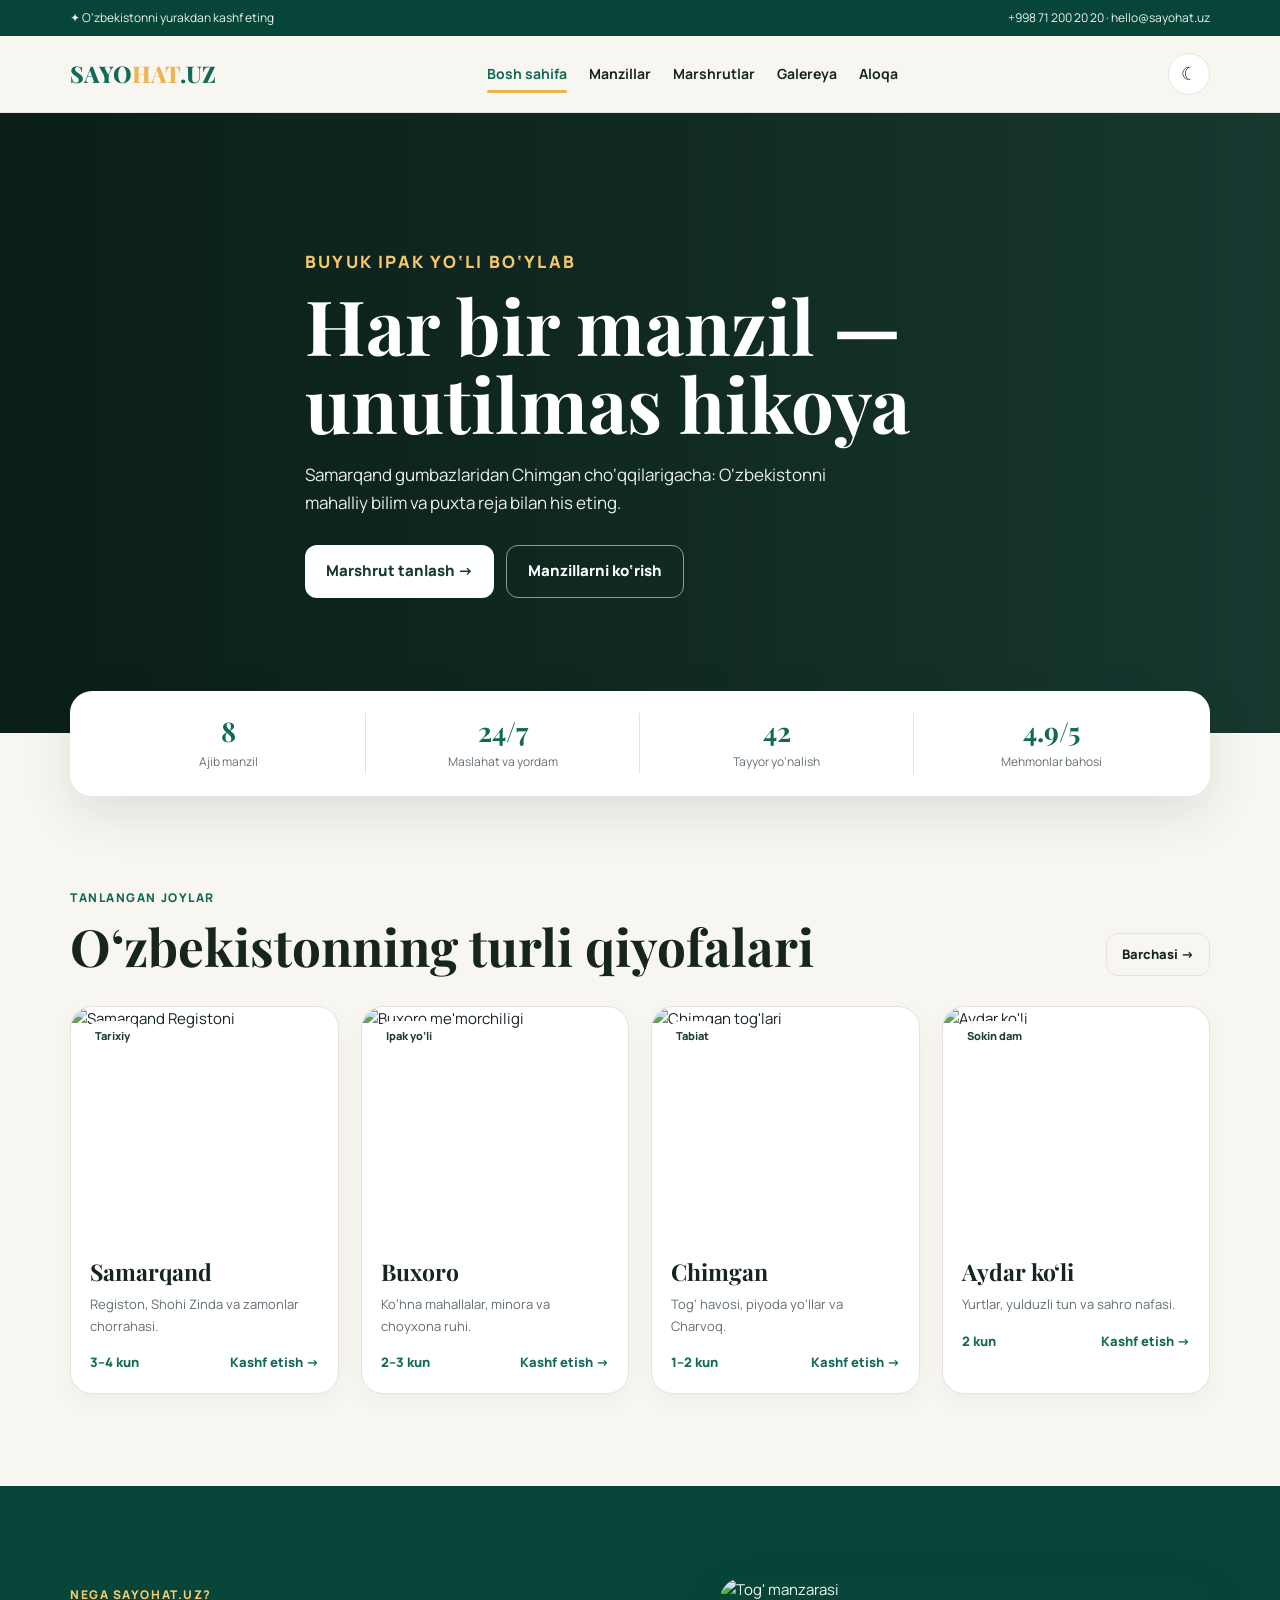
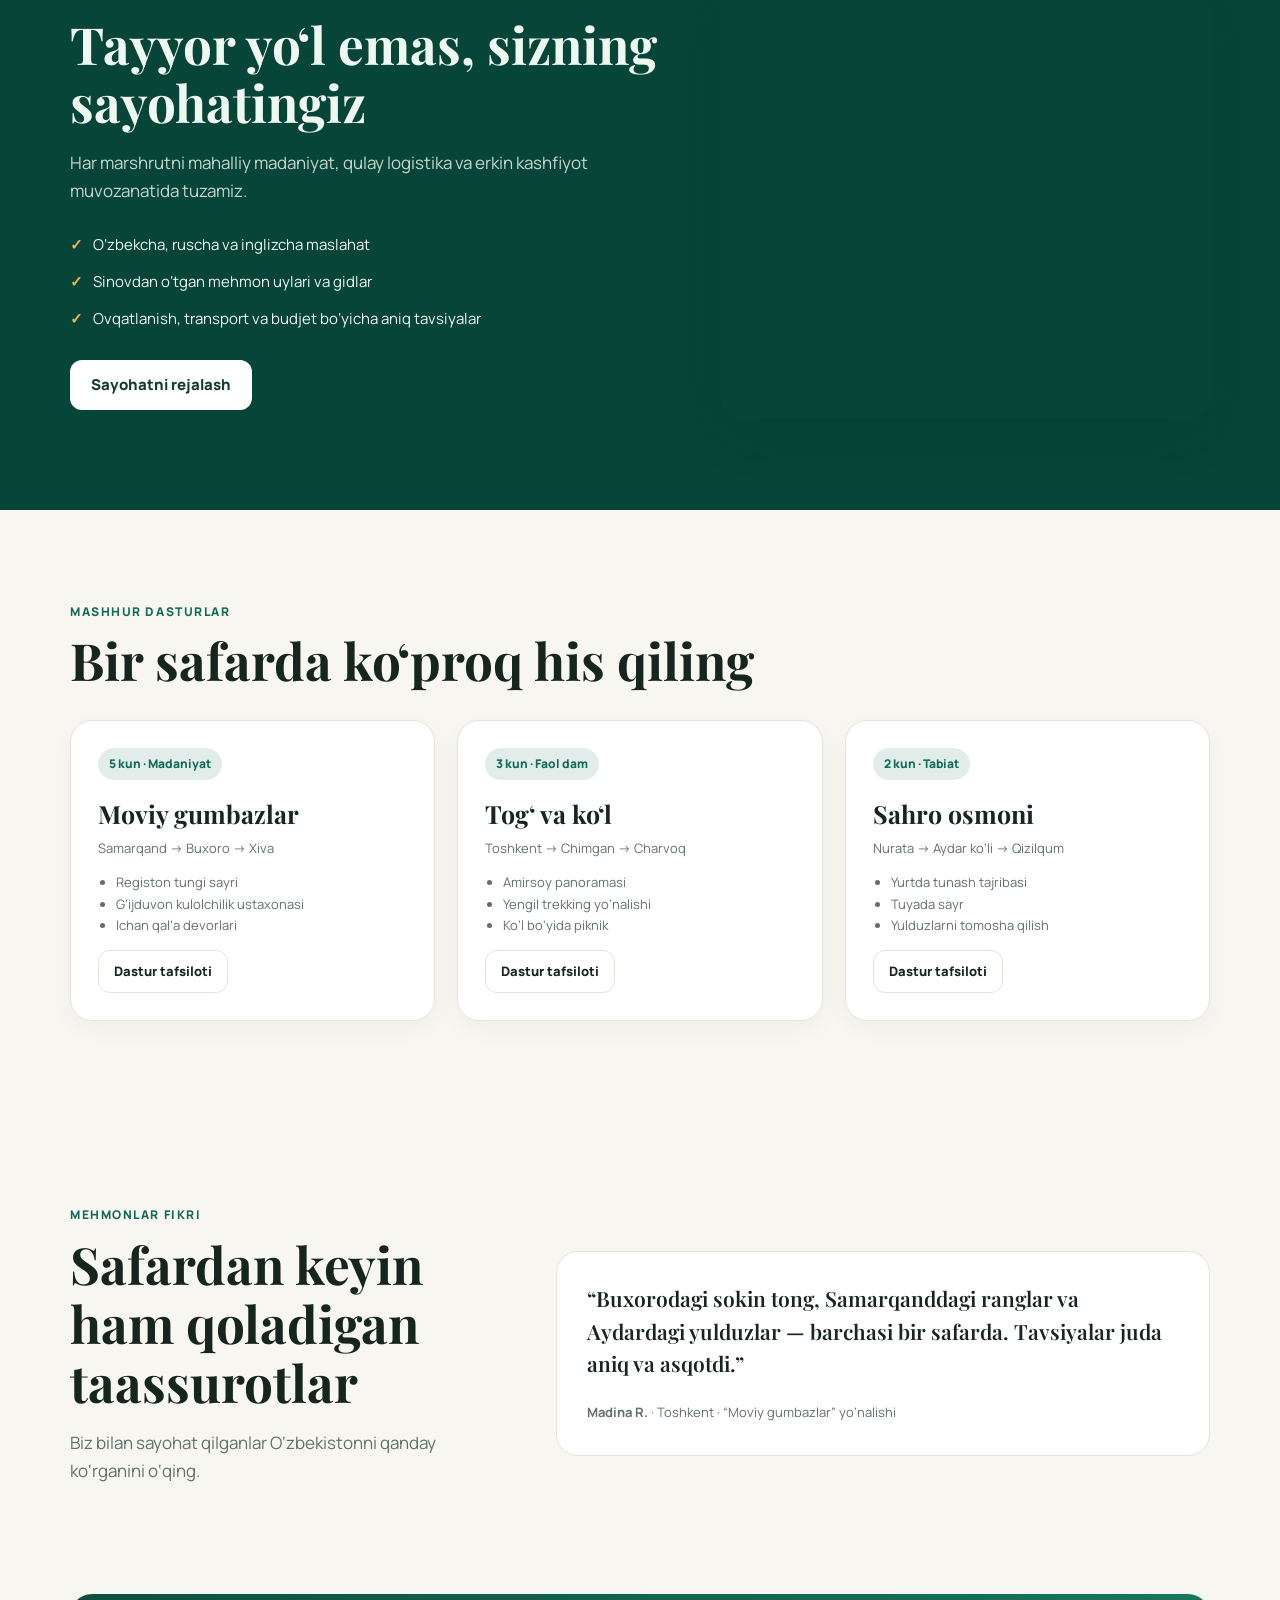
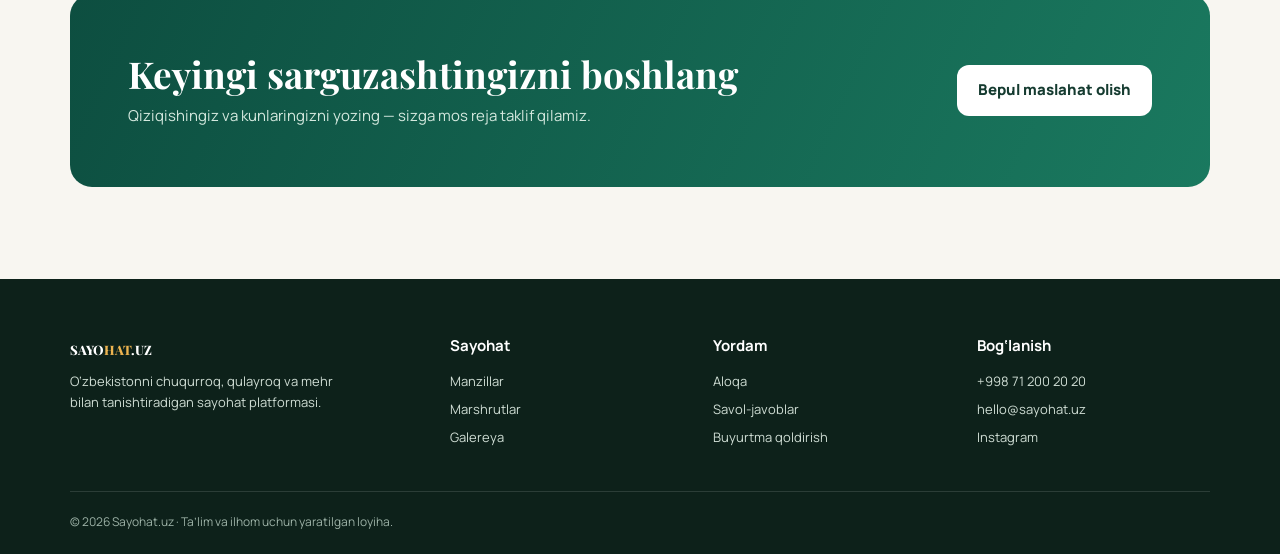
==== index.html @ 47c48c66 "Initial Uzbekistan travel website" ====
<!doctype html><html lang="uz"><head><meta charset="utf-8"><meta name="viewport" content="width=device-width,initial-scale=1"><title>O‘zbekistonga Sayohat — Kashf eting</title><meta name="description" content="O‘zbekiston bo‘ylab ilhomlantiruvchi sayohatlar, yo‘nalishlar va tajribalar."><link rel="stylesheet" href="css/style.css"></head><body>
<div class="top"><div class="container"><span>✦ O‘zbekistonni yurakdan kashf eting</span><span>+998 71 200 20 20 · hello@sayohat.uz</span></div></div>
<nav class="nav"><div class="container nav-inner"><a class="logo" href="index.html">SAYO<span>HAT</span>.UZ</a><div class="links"><a class="active" href="index.html">Bosh sahifa</a><a href="manzillar.html">Manzillar</a><a href="marshrutlar.html">Marshrutlar</a><a href="galereya.html">Galereya</a><a href="aloqa.html">Aloqa</a></div><div class="nav-actions"><button class="theme-toggle" aria-label="Mavzuni almashtirish"></button><button class="menu-toggle" aria-label="Menyuni ochish">☰</button></div></div></nav>
<main><section class="hero"><div class="hero-slide active" style="background-image:url('https://images.unsplash.com/photo-1673005583416-755d04924f70?auto=format&fit=crop&w=2000&q=85')"></div><div class="hero-slide" style="background-image:url('https://images.unsplash.com/photo-1589394815804-964ed0be2eb5?auto=format&fit=crop&w=2000&q=85')"></div><div class="hero-slide" style="background-image:url('https://images.unsplash.com/photo-1516026672322-bc52d61a55d5?auto=format&fit=crop&w=2000&q=85')"></div><div class="container hero-content"><p class="eyebrow" style="color:#f5c86d">Buyuk ipak yo‘li bo‘ylab</p><h1>Har bir manzil — unutilmas hikoya</h1><p>Samarqand gumbazlaridan Chimgan cho‘qqilarigacha: O‘zbekistonni mahalliy bilim va puxta reja bilan his eting.</p><div class="hero-actions"><a class="btn btn-light" href="marshrutlar.html">Marshrut tanlash →</a><a class="btn btn-outline" style="color:#fff;border-color:#fff8" href="manzillar.html">Manzillarni ko‘rish</a></div></div><div class="hero-dots"><button class="active" aria-label="1-slayd"></button><button aria-label="2-slayd"></button><button aria-label="3-slayd"></button></div></section>
<div class="container stats"><div class="stat"><b>8</b><span>Ajib manzil</span></div><div class="stat"><b>24/7</b><span>Maslahat va yordam</span></div><div class="stat"><b>42</b><span>Tayyor yo‘nalish</span></div><div class="stat"><b>4.9/5</b><span>Mehmonlar bahosi</span></div></div>
<section class="section container"><div class="section-head reveal"><div><p class="eyebrow">Tanlangan joylar</p><h2 class="title">O‘zbekistonning turli qiyofalari</h2></div><a class="btn btn-outline btn-small" href="manzillar.html">Barchasi →</a></div><div class="grid destinations"><article class="card reveal"><div class="card-image"><img src="https://images.unsplash.com/photo-1673005583416-755d04924f70?auto=format&fit=crop&w=700&q=80" alt="Samarqand Registoni"><span class="tag">Tarixiy</span></div><div class="card-body"><h3>Samarqand</h3><p>Registon, Shohi Zinda va zamonlar chorrahasi.</p><div class="card-footer"><span>3–4 kun</span><a href="manzillar.html">Kashf etish →</a></div></div></article><article class="card reveal"><div class="card-image"><img src="https://images.unsplash.com/photo-1548013146-72479768bada?auto=format&fit=crop&w=700&q=80" alt="Buxoro me'morchiligi"><span class="tag">Ipak yo‘li</span></div><div class="card-body"><h3>Buxoro</h3><p>Ko‘hna mahallalar, minora va choyxona ruhi.</p><div class="card-footer"><span>2–3 kun</span><a href="manzillar.html">Kashf etish →</a></div></div></article><article class="card reveal"><div class="card-image"><img src="https://images.unsplash.com/photo-1531058020387-3be344556be6?auto=format&fit=crop&w=700&q=80" alt="Chimgan tog'lari"><span class="tag">Tabiat</span></div><div class="card-body"><h3>Chimgan</h3><p>Tog‘ havosi, piyoda yo‘llar va Charvoq.</p><div class="card-footer"><span>1–2 kun</span><a href="manzillar.html">Kashf etish →</a></div></div></article><article class="card reveal"><div class="card-image"><img src="https://images.unsplash.com/photo-1470770841072-f978cf4d019e?auto=format&fit=crop&w=700&q=80" alt="Aydar ko'li"><span class="tag">Sokin dam</span></div><div class="card-body"><h3>Aydar ko‘li</h3><p>Yurtlar, yulduzli tun va sahro nafasi.</p><div class="card-footer"><span>2 kun</span><a href="manzillar.html">Kashf etish →</a></div></div></article></div></section>
<section class="section experience"><div class="container experience-grid"><div class="reveal"><p class="eyebrow" style="color:#f5c86d">Nega Sayohat.uz?</p><h2 class="title">Tayyor yo‘l emas, sizning sayohatingiz</h2><p class="lead">Har marshrutni mahalliy madaniyat, qulay logistika va erkin kashfiyot muvozanatida tuzamiz.</p><ul class="check-list"><li>O‘zbekcha, ruscha va inglizcha maslahat</li><li>Sinovdan o‘tgan mehmon uylari va gidlar</li><li>Ovqatlanish, transport va budjet bo‘yicha aniq tavsiyalar</li></ul><a class="btn btn-light" href="aloqa.html">Sayohatni rejalash</a></div><img class="experience-img reveal" src="https://images.unsplash.com/photo-1519681393784-d120267933ba?auto=format&fit=crop&w=1000&q=85" alt="Tog' manzarasi"></div></section>
<section class="section container"><div class="section-head reveal"><div><p class="eyebrow">Mashhur dasturlar</p><h2 class="title">Bir safarda ko‘proq his qiling</h2></div></div><div class="grid itineraries"><article class="card itinerary reveal"><span class="days">5 kun · Madaniyat</span><h3>Moviy gumbazlar</h3><p>Samarqand → Buxoro → Xiva</p><ul><li>Registon tungi sayri</li><li>G‘ijduvon kulolchilik ustaxonasi</li><li>Ichan qal’a devorlari</li></ul><a class="btn btn-outline btn-small" href="marshrutlar.html">Dastur tafsiloti</a></article><article class="card itinerary reveal"><span class="days">3 kun · Faol dam</span><h3>Tog‘ va ko‘l</h3><p>Toshkent → Chimgan → Charvoq</p><ul><li>Amirsoy panoramasi</li><li>Yengil trekking yo‘nalishi</li><li>Ko‘l bo‘yida piknik</li></ul><a class="btn btn-outline btn-small" href="marshrutlar.html">Dastur tafsiloti</a></article><article class="card itinerary reveal"><span class="days">2 kun · Tabiat</span><h3>Sahro osmoni</h3><p>Nurata → Aydar ko‘li → Qizilqum</p><ul><li>Yurtda tunash tajribasi</li><li>Tuyada sayr</li><li>Yulduzlarni tomosha qilish</li></ul><a class="btn btn-outline btn-small" href="marshrutlar.html">Dastur tafsiloti</a></article></div></section>
<section class="section container testimonial-wrap"><div class="reveal"><p class="eyebrow">Mehmonlar fikri</p><h2 class="title">Safardan keyin ham qoladigan taassurotlar</h2><p class="lead">Biz bilan sayohat qilganlar O‘zbekistonni qanday ko‘rganini o‘qing.</p></div><div class="quote reveal"><blockquote>“Buxorodagi sokin tong, Samarqanddagi ranglar va Aydardagi yulduzlar — barchasi bir safarda. Tavsiyalar juda aniq va asqotdi.”</blockquote><cite><strong>Madina R.</strong> · Toshkent · “Moviy gumbazlar” yo‘nalishi</cite></div></section>
<section class="container"><div class="cta"><div><h2>Keyingi sarguzashtingizni boshlang</h2><p>Qiziqishingiz va kunlaringizni yozing — sizga mos reja taklif qilamiz.</p></div><a class="btn btn-light" href="aloqa.html">Bepul maslahat olish</a></div></section></main>
<footer class="footer"><div class="container footer-grid"><div><a class="logo" style="color:#fff" href="index.html">SAYO<span>HAT</span>.UZ</a><p>O‘zbekistonni chuqurroq, qulayroq va mehr bilan tanishtiradigan sayohat platformasi.</p></div><div><h4>Sayohat</h4><a href="manzillar.html">Manzillar</a><a href="marshrutlar.html">Marshrutlar</a><a href="galereya.html">Galereya</a></div><div><h4>Yordam</h4><a href="aloqa.html">Aloqa</a><a href="aloqa.html#faq">Savol-javoblar</a><a href="aloqa.html">Buyurtma qoldirish</a></div><div><h4>Bog‘lanish</h4><a href="tel:+998712002020">+998 71 200 20 20</a><a href="mailto:hello@sayohat.uz">hello@sayohat.uz</a><a href="https://www.instagram.com/">Instagram</a></div></div><div class="container copyright">© 2026 Sayohat.uz · Ta’lim va ilhom uchun yaratilgan loyiha.</div></footer><button class="to-top" aria-label="Yuqoriga">↑</button><div class="toast"></div><script src="js/app.js"></script></body></html>
---- css/style.css ----
@import url('https://fonts.googleapis.com/css2?family=Manrope:wght@400;500;600;700;800&family=Playfair+Display:wght@600;700&display=swap');

:root{--bg:#f8f6f1;--surface:#fff;--text:#17251f;--muted:#627168;--brand:#126a56;--brand-dark:#064537;--accent:#edb450;--line:#e7e3da;--shadow:0 18px 50px rgba(20,45,37,.11);--radius:22px} [data-theme="dark"]{--bg:#101916;--surface:#18231f;--text:#f4f2eb;--muted:#b2beb6;--brand:#61c8a7;--brand-dark:#d4f4e7;--accent:#f5c86d;--line:#2c3933;--shadow:0 20px 48px rgba(0,0,0,.27)}
*{box-sizing:border-box}html{scroll-behavior:smooth}body{margin:0;background:var(--bg);color:var(--text);font:15px/1.65 Manrope,Arial,sans-serif;transition:background .3s,color .3s}body.menu-open{overflow:hidden}a{color:inherit;text-decoration:none}img{width:100%;display:block;object-fit:cover}button,input,textarea,select{font:inherit}button{cursor:pointer;border:0}.container{width:min(1140px,calc(100% - 40px));margin:auto}.section{padding:92px 0}.eyebrow{margin:0 0 10px;color:var(--brand);font-size:12px;font-weight:800;letter-spacing:.13em;text-transform:uppercase}.title{font:700 clamp(30px,4vw,52px)/1.15 'Playfair Display',serif;margin:0}.lead{color:var(--muted);max-width:670px;font-size:17px}.btn{display:inline-flex;align-items:center;justify-content:center;gap:9px;padding:13px 21px;border-radius:12px;background:var(--brand);color:#fff;font-weight:800;transition:.25s}.btn:hover{transform:translateY(-3px);background:var(--brand-dark)}.btn-light{background:#fff;color:#153b30}.btn-outline{border:1px solid var(--line);background:transparent;color:var(--text)}.btn-small{padding:10px 15px;font-size:13px}.top{background:var(--brand-dark);color:#eaf6ef;font-size:12px}.top .container{display:flex;justify-content:space-between;padding:8px 0}.nav{position:sticky;top:0;z-index:20;background:color-mix(in srgb,var(--bg) 92%,transparent);backdrop-filter:blur(15px);border-bottom:1px solid var(--line)}.nav-inner{height:76px;display:flex;align-items:center;justify-content:space-between;gap:22px}.logo{font:800 23px 'Playfair Display',serif;color:var(--brand)}.logo span{color:var(--accent)}.links{display:flex;align-items:center;gap:22px;font-size:14px;font-weight:700}.links a{position:relative}.links a:hover,.links a.active{color:var(--brand)}.links a.active:after{content:'';height:3px;position:absolute;left:0;right:0;bottom:-8px;background:var(--accent);border-radius:2px}.nav-actions{display:flex;gap:9px;align-items:center}.theme-toggle,.menu-toggle{width:42px;height:42px;border:1px solid var(--line);border-radius:50%;background:var(--surface);color:var(--text);font-size:18px}.menu-toggle{display:none}.hero{min-height:620px;position:relative;display:grid;align-items:center;color:#fff;overflow:hidden;background:#183b32}.hero-slide{position:absolute;inset:0;background:center/cover no-repeat;opacity:0;transform:scale(1.05);transition:opacity 1s,transform 7s}.hero-slide.active{opacity:1;transform:scale(1)}.hero:after{content:'';position:absolute;inset:0;background:linear-gradient(90deg,rgba(8,24,19,.82) 0%,rgba(8,24,19,.52) 48%,rgba(8,24,19,.08) 100%)}.hero-content{position:relative;z-index:1;max-width:670px;padding:85px 0}.hero h1{font:700 clamp(42px,6vw,76px)/1.03 'Playfair Display',serif;margin:10px 0 18px}.hero p{max-width:560px;font-size:17px;color:#e8f0e9}.hero-actions{display:flex;gap:12px;flex-wrap:wrap;margin-top:28px}.hero-dots{position:absolute;z-index:2;bottom:30px;left:50%;transform:translateX(-50%);display:flex;gap:8px}.hero-dots button{width:9px;height:9px;background:#fff8;border-radius:50%;padding:0}.hero-dots button.active{width:28px;border-radius:9px;background:var(--accent)}.stats{margin-top:-42px;position:relative;z-index:3;display:grid;grid-template-columns:repeat(4,1fr);background:var(--surface);box-shadow:var(--shadow);border-radius:var(--radius);padding:22px}.stat{text-align:center;border-right:1px solid var(--line)}.stat:last-child{border:0}.stat b{display:block;font:700 27px 'Playfair Display',serif;color:var(--brand)}.stat span{color:var(--muted);font-size:12px}.section-head{display:flex;align-items:end;justify-content:space-between;gap:22px;margin-bottom:30px}.grid{display:grid;gap:22px}.destinations{grid-template-columns:repeat(4,1fr)}.card{background:var(--surface);border:1px solid var(--line);border-radius:var(--radius);overflow:hidden;box-shadow:0 8px 22px rgba(20,44,35,.04);transition:.3s}.card:hover{transform:translateY(-8px);box-shadow:var(--shadow)}.card-image{height:230px;position:relative;overflow:hidden}.card:hover .card-image img{transform:scale(1.08)}.card-image img{height:100%;transition:transform .55s}.tag{position:absolute;top:14px;left:14px;padding:6px 10px;background:#fffffff0;border-radius:20px;color:#1d3e34;font-size:11px;font-weight:800}.card-body{padding:19px}.card h3{font:700 23px 'Playfair Display',serif;margin:0 0 7px}.card p{margin:0;color:var(--muted);font-size:13px}.card-footer{display:flex;justify-content:space-between;align-items:center;margin-top:15px;color:var(--brand);font-size:13px;font-weight:800}.experience{background:var(--brand-dark);color:#eef8f1}.experience .lead{color:#c7d8cf}.experience-grid{display:grid;grid-template-columns:1.1fr .9fr;gap:50px;align-items:center}.experience-img{border-radius:var(--radius);height:440px;box-shadow:var(--shadow)}.check-list{list-style:none;padding:0;margin:28px 0}.check-list li{margin:12px 0}.check-list li:before{content:'✓';color:var(--accent);font-weight:900;margin-right:10px}.itineraries{grid-template-columns:repeat(3,1fr)}.itinerary{padding:27px}.days{display:inline-block;border-radius:30px;background:color-mix(in srgb,var(--brand) 12%,transparent);color:var(--brand);font-size:12px;font-weight:800;padding:6px 11px}.itinerary h3{font:700 25px 'Playfair Display',serif;margin:17px 0 8px}.itinerary ul{padding-left:18px;color:var(--muted);font-size:13px}.testimonial-wrap{display:grid;grid-template-columns:.8fr 1.2fr;gap:50px;align-items:center}.quote{background:var(--surface);border:1px solid var(--line);padding:30px;border-radius:var(--radius)}.quote blockquote{font:600 21px/1.55 'Playfair Display',serif;margin:0 0 20px}.quote cite{font-style:normal;color:var(--muted);font-size:13px}.gallery{grid-template-columns:1.2fr .8fr .8fr;grid-auto-rows:180px}.gallery a{overflow:hidden;border-radius:18px}.gallery a:first-child{grid-row:span 2}.gallery a:nth-child(4){grid-column:span 2}.gallery img{height:100%;transition:.4s}.gallery a:hover img{transform:scale(1.07)}.cta{padding:58px;border-radius:var(--radius);background:linear-gradient(115deg,#0d4e40,#1a795f);color:#fff;display:flex;align-items:center;justify-content:space-between;gap:30px}.cta h2{font:700 37px/1.2 'Playfair Display',serif;margin:0}.cta p{margin:8px 0 0;color:#d5e9df}.footer{background:#0d211a;color:#cfddd4;padding:55px 0 22px;margin-top:92px}.footer-grid{display:grid;grid-template-columns:1.5fr repeat(3,1fr);gap:30px}.footer h4{color:#fff;margin:0 0 12px}.footer a{display:block;font-size:13px;margin:7px 0}.footer p{font-size:13px;max-width:290px}.copyright{border-top:1px solid #ffffff20;margin-top:35px;padding-top:20px;font-size:12px;color:#9cb1a6}.page-hero{padding:84px 0 70px;background:linear-gradient(120deg,#164e40,#0c2c24);color:#fff}.page-hero h1{font:700 clamp(38px,5vw,60px)/1.1 'Playfair Display',serif;margin:0 0 12px}.breadcrumb{font-size:13px;color:#cce6da}.filter-bar{display:flex;gap:9px;flex-wrap:wrap;margin-bottom:30px}.filter{padding:9px 15px;border-radius:22px;background:var(--surface);border:1px solid var(--line);color:var(--text);font-size:13px;font-weight:700}.filter.active,.filter:hover{background:var(--brand);color:#fff;border-color:var(--brand)}.route-layout{display:grid;grid-template-columns:repeat(2,1fr);gap:22px}.route-card{padding:29px}.route-card header{display:flex;justify-content:space-between;align-items:start;gap:15px}.route-card h2{font:700 27px 'Playfair Display',serif;margin:0}.route-meta{color:var(--muted);font-size:13px}.timeline{border-left:2px solid var(--accent);margin:22px 0 0 8px;padding-left:22px}.timeline div{position:relative;margin:16px 0}.timeline div:before{content:'';width:10px;height:10px;border-radius:50%;background:var(--brand);position:absolute;left:-28px;top:7px}.timeline b{display:block;font-size:13px}.timeline span{color:var(--muted);font-size:13px}.contact-layout{display:grid;grid-template-columns:.85fr 1.15fr;gap:28px}.contact-info{padding:35px;background:var(--brand-dark);color:#fff;border-radius:var(--radius)}.contact-info p{color:#c6d9ce}.contact-info div{margin:22px 0}.form-card{padding:35px}.field{display:grid;gap:6px;margin:14px 0}.field label{font-size:13px;font-weight:800}.field input,.field textarea,.field select{padding:12px 13px;border:1px solid var(--line);border-radius:10px;background:var(--bg);color:var(--text)}.field textarea{min-height:120px;resize:vertical}.faq{max-width:800px;margin:auto}.faq details{background:var(--surface);border:1px solid var(--line);border-radius:13px;padding:16px 18px;margin:11px 0}.faq summary{cursor:pointer;font-weight:800}.faq p{color:var(--muted);font-size:14px}.toast{position:fixed;right:22px;bottom:22px;background:#143f34;color:#fff;padding:15px 19px;border-radius:12px;box-shadow:var(--shadow);transform:translateY(120px);opacity:0;transition:.3s;z-index:30}.toast.show{opacity:1;transform:none}.to-top{position:fixed;right:22px;bottom:22px;width:45px;height:45px;background:var(--accent);border-radius:50%;z-index:12;display:grid;place-items:center;font-size:18px;box-shadow:var(--shadow);opacity:0;transform:translateY(14px);pointer-events:none;transition:.25s}.to-top.show{opacity:1;transform:none;pointer-events:auto}.reveal{opacity:0;transform:translateY(24px);transition:.6s}.reveal.visible{opacity:1;transform:none}
@media(max-width:850px){.links{position:fixed;inset:76px 0 auto;background:var(--surface);padding:23px 25px;display:none;flex-direction:column;align-items:flex-start;border-bottom:1px solid var(--line)}.links.open{display:flex}.menu-toggle{display:block}.destinations{grid-template-columns:repeat(2,1fr)}.experience-grid,.testimonial-wrap,.contact-layout{grid-template-columns:1fr}.itineraries{grid-template-columns:1fr}.footer-grid{grid-template-columns:repeat(2,1fr)}.experience-img{height:300px}.route-layout{grid-template-columns:1fr}}@media(max-width:560px){.top .container span:last-child{display:none}.container{width:min(100% - 28px,1140px)}.nav-inner{height:66px}.links{inset:66px 0 auto}.hero{min-height:580px}.hero-content{padding:72px 0}.stats{grid-template-columns:repeat(2,1fr);margin-top:-25px;padding:16px}.stat:nth-child(2){border-right:0}.stat:nth-child(-n+2){border-bottom:1px solid var(--line);padding-bottom:9px}.stat:nth-child(n+3){padding-top:9px}.section{padding:64px 0}.section-head{align-items:start;flex-direction:column}.destinations{grid-template-columns:1fr}.gallery{grid-template-columns:1fr 1fr;grid-auto-rows:130px}.gallery a:first-child{grid-row:span 2}.gallery a:nth-child(4){grid-column:auto}.cta{padding:30px;display:block}.cta .btn{margin-top:20px}.footer-grid{grid-template-columns:1fr}.page-hero{padding:62px 0}.card-image{height:210px}}
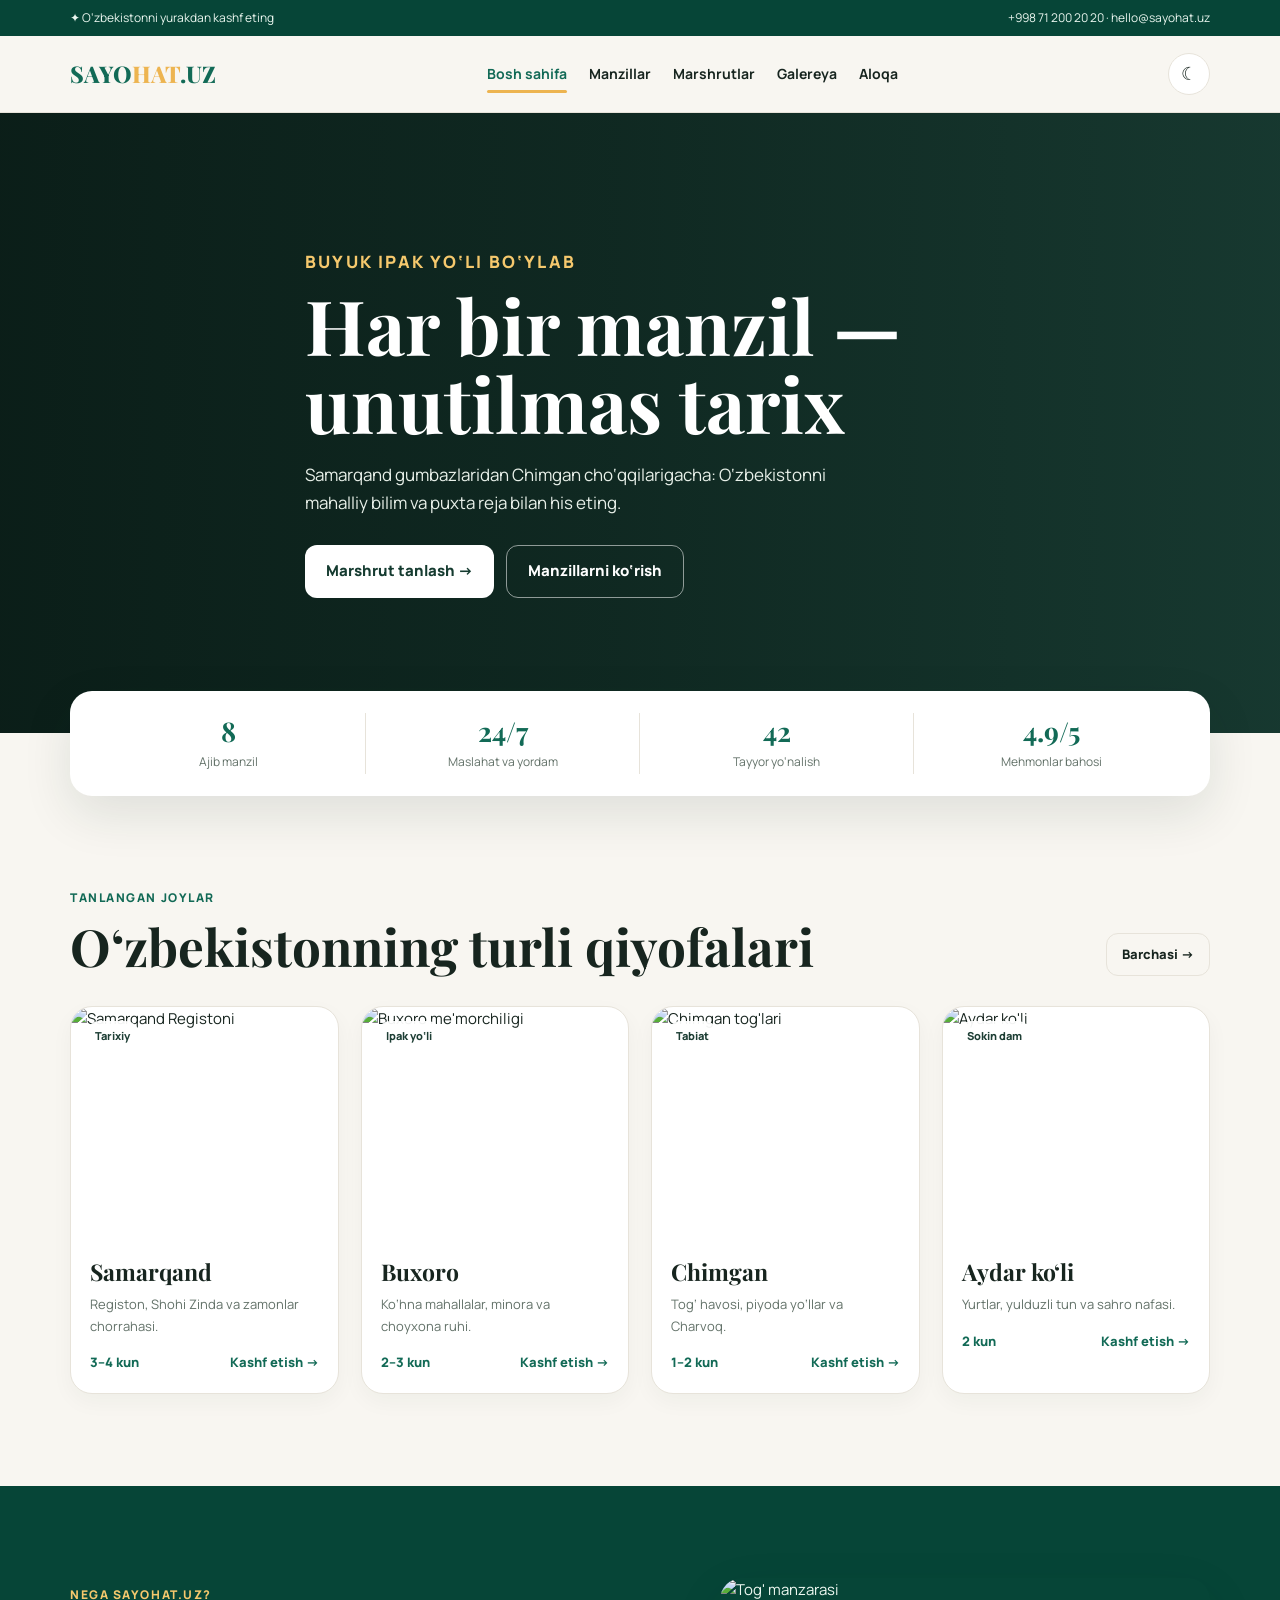
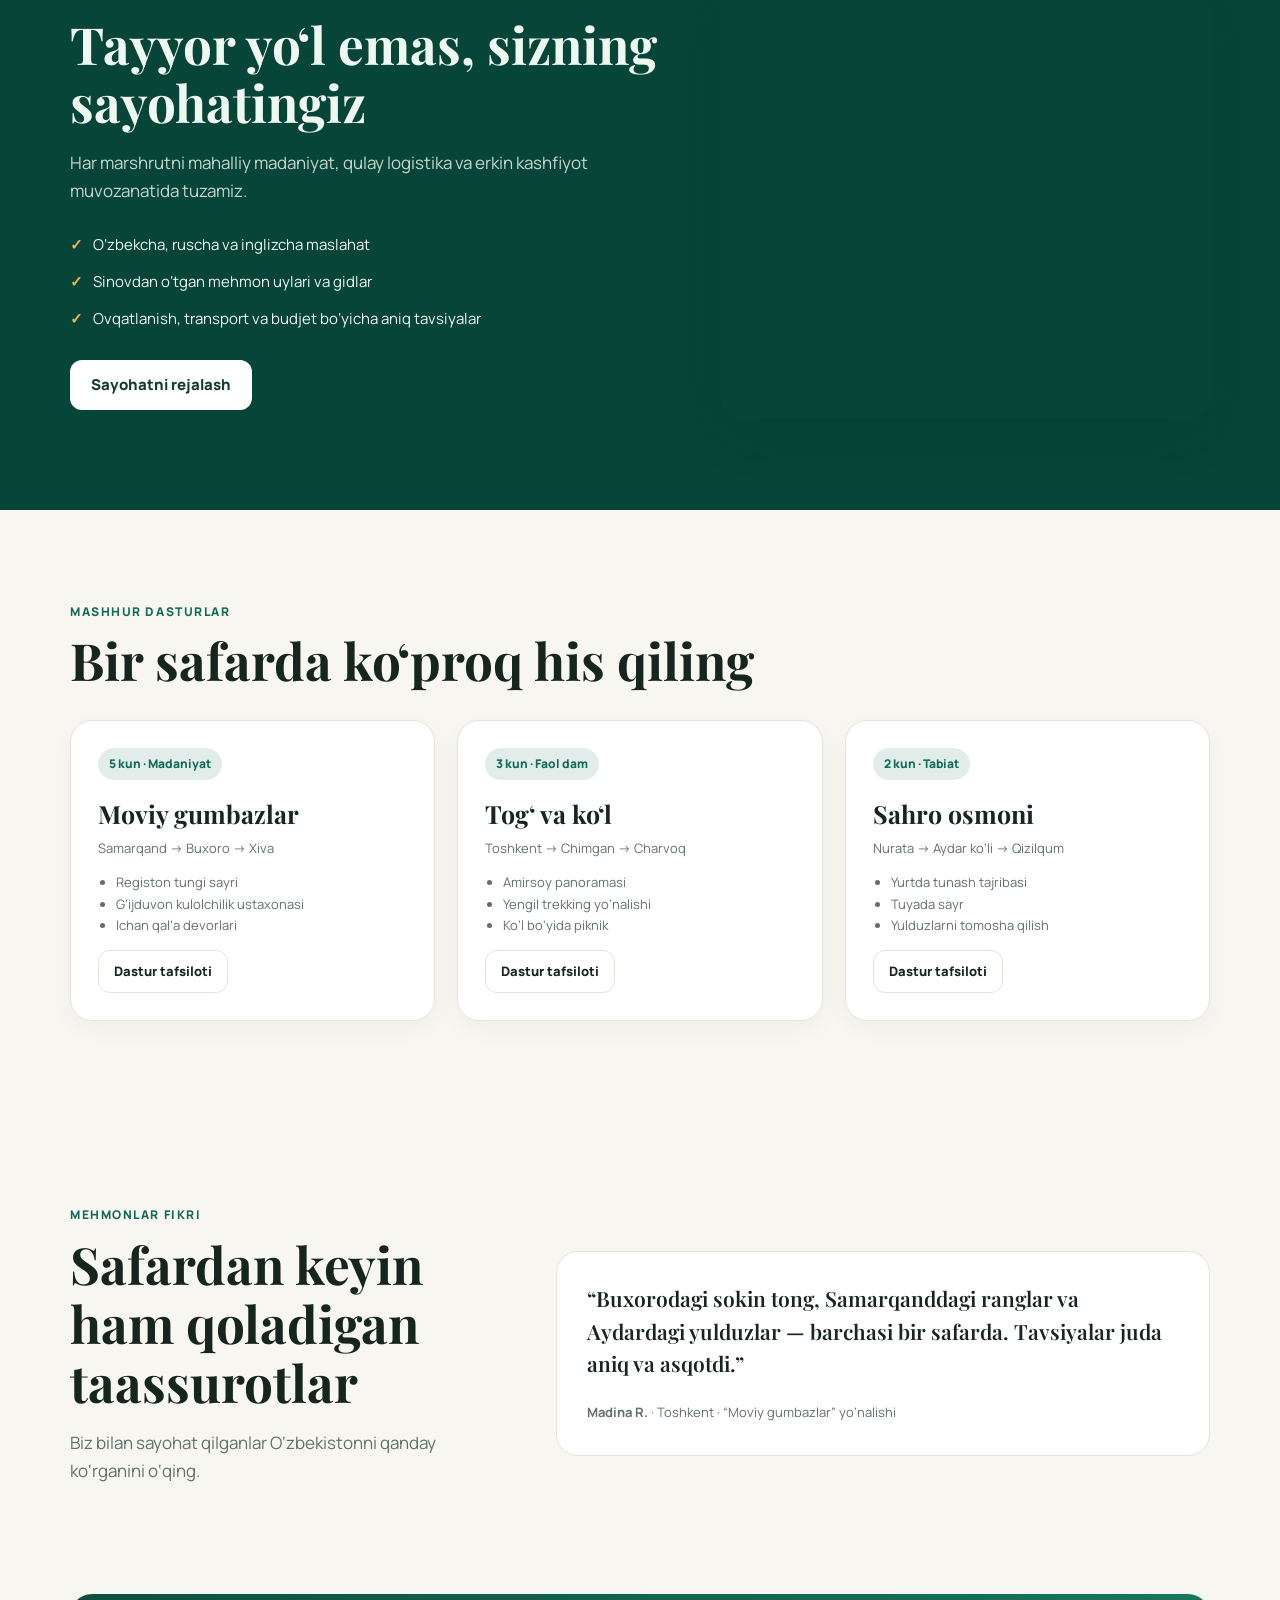
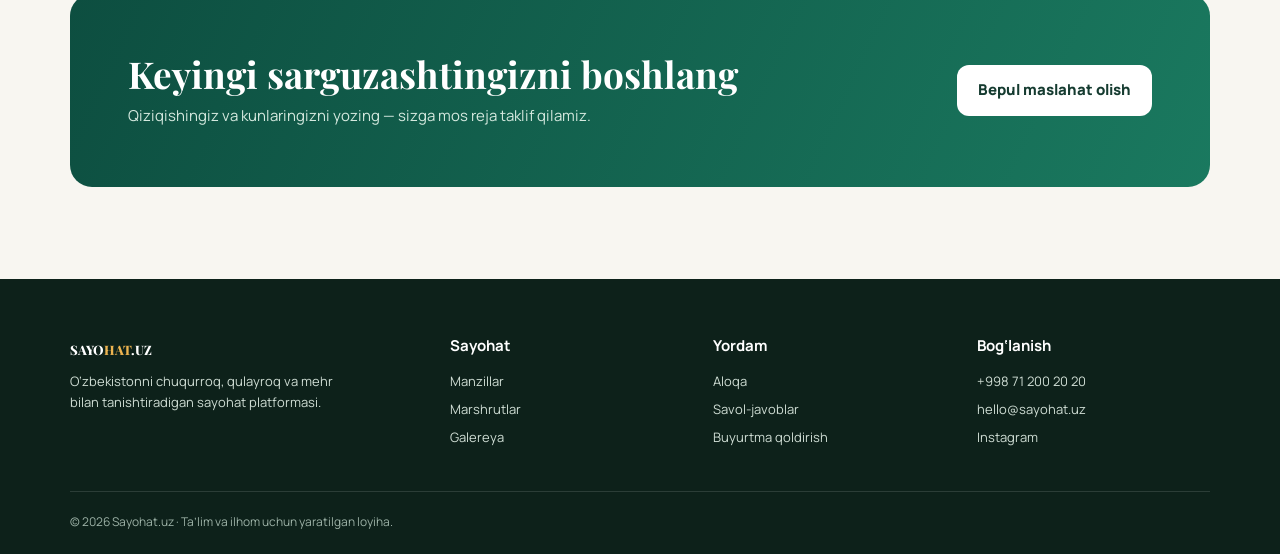
==== commit aaf8ce4a: "tarix" ====
--- a/index.html
+++ b/index.html
@@ -1,11 +1,205 @@
-<!doctype html><html lang="uz"><head><meta charset="utf-8"><meta name="viewport" content="width=device-width,initial-scale=1"><title>O‘zbekistonga Sayohat — Kashf eting</title><meta name="description" content="O‘zbekiston bo‘ylab ilhomlantiruvchi sayohatlar, yo‘nalishlar va tajribalar."><link rel="stylesheet" href="css/style.css"></head><body>
-<div class="top"><div class="container"><span>✦ O‘zbekistonni yurakdan kashf eting</span><span>+998 71 200 20 20 · hello@sayohat.uz</span></div></div>
-<nav class="nav"><div class="container nav-inner"><a class="logo" href="index.html">SAYO<span>HAT</span>.UZ</a><div class="links"><a class="active" href="index.html">Bosh sahifa</a><a href="manzillar.html">Manzillar</a><a href="marshrutlar.html">Marshrutlar</a><a href="galereya.html">Galereya</a><a href="aloqa.html">Aloqa</a></div><div class="nav-actions"><button class="theme-toggle" aria-label="Mavzuni almashtirish"></button><button class="menu-toggle" aria-label="Menyuni ochish">☰</button></div></div></nav>
-<main><section class="hero"><div class="hero-slide active" style="background-image:url('https://images.unsplash.com/photo-1673005583416-755d04924f70?auto=format&fit=crop&w=2000&q=85')"></div><div class="hero-slide" style="background-image:url('https://images.unsplash.com/photo-1589394815804-964ed0be2eb5?auto=format&fit=crop&w=2000&q=85')"></div><div class="hero-slide" style="background-image:url('https://images.unsplash.com/photo-1516026672322-bc52d61a55d5?auto=format&fit=crop&w=2000&q=85')"></div><div class="container hero-content"><p class="eyebrow" style="color:#f5c86d">Buyuk ipak yo‘li bo‘ylab</p><h1>Har bir manzil — unutilmas hikoya</h1><p>Samarqand gumbazlaridan Chimgan cho‘qqilarigacha: O‘zbekistonni mahalliy bilim va puxta reja bilan his eting.</p><div class="hero-actions"><a class="btn btn-light" href="marshrutlar.html">Marshrut tanlash →</a><a class="btn btn-outline" style="color:#fff;border-color:#fff8" href="manzillar.html">Manzillarni ko‘rish</a></div></div><div class="hero-dots"><button class="active" aria-label="1-slayd"></button><button aria-label="2-slayd"></button><button aria-label="3-slayd"></button></div></section>
-<div class="container stats"><div class="stat"><b>8</b><span>Ajib manzil</span></div><div class="stat"><b>24/7</b><span>Maslahat va yordam</span></div><div class="stat"><b>42</b><span>Tayyor yo‘nalish</span></div><div class="stat"><b>4.9/5</b><span>Mehmonlar bahosi</span></div></div>
-<section class="section container"><div class="section-head reveal"><div><p class="eyebrow">Tanlangan joylar</p><h2 class="title">O‘zbekistonning turli qiyofalari</h2></div><a class="btn btn-outline btn-small" href="manzillar.html">Barchasi →</a></div><div class="grid destinations"><article class="card reveal"><div class="card-image"><img src="https://images.unsplash.com/photo-1673005583416-755d04924f70?auto=format&fit=crop&w=700&q=80" alt="Samarqand Registoni"><span class="tag">Tarixiy</span></div><div class="card-body"><h3>Samarqand</h3><p>Registon, Shohi Zinda va zamonlar chorrahasi.</p><div class="card-footer"><span>3–4 kun</span><a href="manzillar.html">Kashf etish →</a></div></div></article><article class="card reveal"><div class="card-image"><img src="https://images.unsplash.com/photo-1548013146-72479768bada?auto=format&fit=crop&w=700&q=80" alt="Buxoro me'morchiligi"><span class="tag">Ipak yo‘li</span></div><div class="card-body"><h3>Buxoro</h3><p>Ko‘hna mahallalar, minora va choyxona ruhi.</p><div class="card-footer"><span>2–3 kun</span><a href="manzillar.html">Kashf etish →</a></div></div></article><article class="card reveal"><div class="card-image"><img src="https://images.unsplash.com/photo-1531058020387-3be344556be6?auto=format&fit=crop&w=700&q=80" alt="Chimgan tog'lari"><span class="tag">Tabiat</span></div><div class="card-body"><h3>Chimgan</h3><p>Tog‘ havosi, piyoda yo‘llar va Charvoq.</p><div class="card-footer"><span>1–2 kun</span><a href="manzillar.html">Kashf etish →</a></div></div></article><article class="card reveal"><div class="card-image"><img src="https://images.unsplash.com/photo-1470770841072-f978cf4d019e?auto=format&fit=crop&w=700&q=80" alt="Aydar ko'li"><span class="tag">Sokin dam</span></div><div class="card-body"><h3>Aydar ko‘li</h3><p>Yurtlar, yulduzli tun va sahro nafasi.</p><div class="card-footer"><span>2 kun</span><a href="manzillar.html">Kashf etish →</a></div></div></article></div></section>
-<section class="section experience"><div class="container experience-grid"><div class="reveal"><p class="eyebrow" style="color:#f5c86d">Nega Sayohat.uz?</p><h2 class="title">Tayyor yo‘l emas, sizning sayohatingiz</h2><p class="lead">Har marshrutni mahalliy madaniyat, qulay logistika va erkin kashfiyot muvozanatida tuzamiz.</p><ul class="check-list"><li>O‘zbekcha, ruscha va inglizcha maslahat</li><li>Sinovdan o‘tgan mehmon uylari va gidlar</li><li>Ovqatlanish, transport va budjet bo‘yicha aniq tavsiyalar</li></ul><a class="btn btn-light" href="aloqa.html">Sayohatni rejalash</a></div><img class="experience-img reveal" src="https://images.unsplash.com/photo-1519681393784-d120267933ba?auto=format&fit=crop&w=1000&q=85" alt="Tog' manzarasi"></div></section>
-<section class="section container"><div class="section-head reveal"><div><p class="eyebrow">Mashhur dasturlar</p><h2 class="title">Bir safarda ko‘proq his qiling</h2></div></div><div class="grid itineraries"><article class="card itinerary reveal"><span class="days">5 kun · Madaniyat</span><h3>Moviy gumbazlar</h3><p>Samarqand → Buxoro → Xiva</p><ul><li>Registon tungi sayri</li><li>G‘ijduvon kulolchilik ustaxonasi</li><li>Ichan qal’a devorlari</li></ul><a class="btn btn-outline btn-small" href="marshrutlar.html">Dastur tafsiloti</a></article><article class="card itinerary reveal"><span class="days">3 kun · Faol dam</span><h3>Tog‘ va ko‘l</h3><p>Toshkent → Chimgan → Charvoq</p><ul><li>Amirsoy panoramasi</li><li>Yengil trekking yo‘nalishi</li><li>Ko‘l bo‘yida piknik</li></ul><a class="btn btn-outline btn-small" href="marshrutlar.html">Dastur tafsiloti</a></article><article class="card itinerary reveal"><span class="days">2 kun · Tabiat</span><h3>Sahro osmoni</h3><p>Nurata → Aydar ko‘li → Qizilqum</p><ul><li>Yurtda tunash tajribasi</li><li>Tuyada sayr</li><li>Yulduzlarni tomosha qilish</li></ul><a class="btn btn-outline btn-small" href="marshrutlar.html">Dastur tafsiloti</a></article></div></section>
-<section class="section container testimonial-wrap"><div class="reveal"><p class="eyebrow">Mehmonlar fikri</p><h2 class="title">Safardan keyin ham qoladigan taassurotlar</h2><p class="lead">Biz bilan sayohat qilganlar O‘zbekistonni qanday ko‘rganini o‘qing.</p></div><div class="quote reveal"><blockquote>“Buxorodagi sokin tong, Samarqanddagi ranglar va Aydardagi yulduzlar — barchasi bir safarda. Tavsiyalar juda aniq va asqotdi.”</blockquote><cite><strong>Madina R.</strong> · Toshkent · “Moviy gumbazlar” yo‘nalishi</cite></div></section>
-<section class="container"><div class="cta"><div><h2>Keyingi sarguzashtingizni boshlang</h2><p>Qiziqishingiz va kunlaringizni yozing — sizga mos reja taklif qilamiz.</p></div><a class="btn btn-light" href="aloqa.html">Bepul maslahat olish</a></div></section></main>
-<footer class="footer"><div class="container footer-grid"><div><a class="logo" style="color:#fff" href="index.html">SAYO<span>HAT</span>.UZ</a><p>O‘zbekistonni chuqurroq, qulayroq va mehr bilan tanishtiradigan sayohat platformasi.</p></div><div><h4>Sayohat</h4><a href="manzillar.html">Manzillar</a><a href="marshrutlar.html">Marshrutlar</a><a href="galereya.html">Galereya</a></div><div><h4>Yordam</h4><a href="aloqa.html">Aloqa</a><a href="aloqa.html#faq">Savol-javoblar</a><a href="aloqa.html">Buyurtma qoldirish</a></div><div><h4>Bog‘lanish</h4><a href="tel:+998712002020">+998 71 200 20 20</a><a href="mailto:hello@sayohat.uz">hello@sayohat.uz</a><a href="https://www.instagram.com/">Instagram</a></div></div><div class="container copyright">© 2026 Sayohat.uz · Ta’lim va ilhom uchun yaratilgan loyiha.</div></footer><button class="to-top" aria-label="Yuqoriga">↑</button><div class="toast"></div><script src="js/app.js"></script></body></html>
+<!doctype html>
+<html lang="uz">
+
+<head>
+    <meta charset="utf-8">
+    <meta name="viewport" content="width=device-width,initial-scale=1">
+    <title>O‘zbekistonga Sayohat — Kashf eting</title>
+    <meta name="description" content="O‘zbekiston bo‘ylab ilhomlantiruvchi sayohatlar, yo‘nalishlar va tajribalar.">
+    <link rel="stylesheet" href="css/style.css">
+</head>
+
+<body>
+    <div class="top">
+        <div class="container"><span>✦ O‘zbekistonni yurakdan kashf eting</span><span>+998 71 200 20 20 ·
+                hello@sayohat.uz</span></div>
+    </div>
+    <nav class="nav">
+        <div class="container nav-inner"><a class="logo" href="index.html">SAYO<span>HAT</span>.UZ</a>
+            <div class="links"><a class="active" href="index.html">Bosh sahifa</a><a
+                    href="manzillar.html">Manzillar</a><a href="marshrutlar.html">Marshrutlar</a><a
+                    href="galereya.html">Galereya</a><a href="aloqa.html">Aloqa</a></div>
+            <div class="nav-actions"><button class="theme-toggle" aria-label="Mavzuni almashtirish"></button><button
+                    class="menu-toggle" aria-label="Menyuni ochish">☰</button></div>
+        </div>
+    </nav>
+    <main>
+        <section class="hero">
+            <div class="hero-slide active"
+                style="background-image:url('https://images.unsplash.com/photo-1673005583416-755d04924f70?auto=format&fit=crop&w=2000&q=85')">
+            </div>
+            <div class="hero-slide"
+                style="background-image:url('https://images.unsplash.com/photo-1589394815804-964ed0be2eb5?auto=format&fit=crop&w=2000&q=85')">
+            </div>
+            <div class="hero-slide"
+                style="background-image:url('https://images.unsplash.com/photo-1516026672322-bc52d61a55d5?auto=format&fit=crop&w=2000&q=85')">
+            </div>
+            <div class="container hero-content">
+                <p class="eyebrow" style="color:#f5c86d">Buyuk ipak yo‘li bo‘ylab</p>
+                <h1>Har bir manzil — unutilmas tarix</h1>
+                <p>Samarqand gumbazlaridan Chimgan cho‘qqilarigacha: O‘zbekistonni mahalliy bilim va puxta reja bilan
+                    his eting.</p>
+                <div class="hero-actions"><a class="btn btn-light" href="marshrutlar.html">Marshrut tanlash →</a><a
+                        class="btn btn-outline" style="color:#fff;border-color:#fff8" href="manzillar.html">Manzillarni
+                        ko‘rish</a></div>
+            </div>
+            <div class="hero-dots"><button class="active" aria-label="1-slayd"></button><button
+                    aria-label="2-slayd"></button><button aria-label="3-slayd"></button></div>
+        </section>
+        <div class="container stats">
+            <div class="stat"><b>8</b><span>Ajib manzil</span></div>
+            <div class="stat"><b>24/7</b><span>Maslahat va yordam</span></div>
+            <div class="stat"><b>42</b><span>Tayyor yo‘nalish</span></div>
+            <div class="stat"><b>4.9/5</b><span>Mehmonlar bahosi</span></div>
+        </div>
+        <section class="section container">
+            <div class="section-head reveal">
+                <div>
+                    <p class="eyebrow">Tanlangan joylar</p>
+                    <h2 class="title">O‘zbekistonning turli qiyofalari</h2>
+                </div><a class="btn btn-outline btn-small" href="manzillar.html">Barchasi →</a>
+            </div>
+            <div class="grid destinations">
+                <article class="card reveal">
+                    <div class="card-image"><img
+                            src="https://images.unsplash.com/photo-1673005583416-755d04924f70?auto=format&fit=crop&w=700&q=80"
+                            alt="Samarqand Registoni"><span class="tag">Tarixiy</span></div>
+                    <div class="card-body">
+                        <h3>Samarqand</h3>
+                        <p>Registon, Shohi Zinda va zamonlar chorrahasi.</p>
+                        <div class="card-footer"><span>3–4 kun</span><a href="manzillar.html">Kashf etish →</a></div>
+                    </div>
+                </article>
+                <article class="card reveal">
+                    <div class="card-image"><img
+                            src="https://images.unsplash.com/photo-1548013146-72479768bada?auto=format&fit=crop&w=700&q=80"
+                            alt="Buxoro me'morchiligi"><span class="tag">Ipak yo‘li</span></div>
+                    <div class="card-body">
+                        <h3>Buxoro</h3>
+                        <p>Ko‘hna mahallalar, minora va choyxona ruhi.</p>
+                        <div class="card-footer"><span>2–3 kun</span><a href="manzillar.html">Kashf etish →</a></div>
+                    </div>
+                </article>
+                <article class="card reveal">
+                    <div class="card-image"><img
+                            src="https://images.unsplash.com/photo-1531058020387-3be344556be6?auto=format&fit=crop&w=700&q=80"
+                            alt="Chimgan tog'lari"><span class="tag">Tabiat</span></div>
+                    <div class="card-body">
+                        <h3>Chimgan</h3>
+                        <p>Tog‘ havosi, piyoda yo‘llar va Charvoq.</p>
+                        <div class="card-footer"><span>1–2 kun</span><a href="manzillar.html">Kashf etish →</a></div>
+                    </div>
+                </article>
+                <article class="card reveal">
+                    <div class="card-image"><img
+                            src="https://images.unsplash.com/photo-1470770841072-f978cf4d019e?auto=format&fit=crop&w=700&q=80"
+                            alt="Aydar ko'li"><span class="tag">Sokin dam</span></div>
+                    <div class="card-body">
+                        <h3>Aydar ko‘li</h3>
+                        <p>Yurtlar, yulduzli tun va sahro nafasi.</p>
+                        <div class="card-footer"><span>2 kun</span><a href="manzillar.html">Kashf etish →</a></div>
+                    </div>
+                </article>
+            </div>
+        </section>
+        <section class="section experience">
+            <div class="container experience-grid">
+                <div class="reveal">
+                    <p class="eyebrow" style="color:#f5c86d">Nega Sayohat.uz?</p>
+                    <h2 class="title">Tayyor yo‘l emas, sizning sayohatingiz</h2>
+                    <p class="lead">Har marshrutni mahalliy madaniyat, qulay logistika va erkin kashfiyot muvozanatida
+                        tuzamiz.</p>
+                    <ul class="check-list">
+                        <li>O‘zbekcha, ruscha va inglizcha maslahat</li>
+                        <li>Sinovdan o‘tgan mehmon uylari va gidlar</li>
+                        <li>Ovqatlanish, transport va budjet bo‘yicha aniq tavsiyalar</li>
+                    </ul><a class="btn btn-light" href="aloqa.html">Sayohatni rejalash</a>
+                </div><img class="experience-img reveal"
+                    src="https://images.unsplash.com/photo-1519681393784-d120267933ba?auto=format&fit=crop&w=1000&q=85"
+                    alt="Tog' manzarasi">
+            </div>
+        </section>
+        <section class="section container">
+            <div class="section-head reveal">
+                <div>
+                    <p class="eyebrow">Mashhur dasturlar</p>
+                    <h2 class="title">Bir safarda ko‘proq his qiling</h2>
+                </div>
+            </div>
+            <div class="grid itineraries">
+                <article class="card itinerary reveal"><span class="days">5 kun · Madaniyat</span>
+                    <h3>Moviy gumbazlar</h3>
+                    <p>Samarqand → Buxoro → Xiva</p>
+                    <ul>
+                        <li>Registon tungi sayri</li>
+                        <li>G‘ijduvon kulolchilik ustaxonasi</li>
+                        <li>Ichan qal’a devorlari</li>
+                    </ul><a class="btn btn-outline btn-small" href="marshrutlar.html">Dastur tafsiloti</a>
+                </article>
+                <article class="card itinerary reveal"><span class="days">3 kun · Faol dam</span>
+                    <h3>Tog‘ va ko‘l</h3>
+                    <p>Toshkent → Chimgan → Charvoq</p>
+                    <ul>
+                        <li>Amirsoy panoramasi</li>
+                        <li>Yengil trekking yo‘nalishi</li>
+                        <li>Ko‘l bo‘yida piknik</li>
+                    </ul><a class="btn btn-outline btn-small" href="marshrutlar.html">Dastur tafsiloti</a>
+                </article>
+                <article class="card itinerary reveal"><span class="days">2 kun · Tabiat</span>
+                    <h3>Sahro osmoni</h3>
+                    <p>Nurata → Aydar ko‘li → Qizilqum</p>
+                    <ul>
+                        <li>Yurtda tunash tajribasi</li>
+                        <li>Tuyada sayr</li>
+                        <li>Yulduzlarni tomosha qilish</li>
+                    </ul><a class="btn btn-outline btn-small" href="marshrutlar.html">Dastur tafsiloti</a>
+                </article>
+            </div>
+        </section>
+        <section class="section container testimonial-wrap">
+            <div class="reveal">
+                <p class="eyebrow">Mehmonlar fikri</p>
+                <h2 class="title">Safardan keyin ham qoladigan taassurotlar</h2>
+                <p class="lead">Biz bilan sayohat qilganlar O‘zbekistonni qanday ko‘rganini o‘qing.</p>
+            </div>
+            <div class="quote reveal">
+                <blockquote>“Buxorodagi sokin tong, Samarqanddagi ranglar va Aydardagi yulduzlar — barchasi bir safarda.
+                    Tavsiyalar juda aniq va asqotdi.”</blockquote><cite><strong>Madina R.</strong> · Toshkent · “Moviy
+                    gumbazlar” yo‘nalishi</cite>
+            </div>
+        </section>
+        <section class="container">
+            <div class="cta">
+                <div>
+                    <h2>Keyingi sarguzashtingizni boshlang</h2>
+                    <p>Qiziqishingiz va kunlaringizni yozing — sizga mos reja taklif qilamiz.</p>
+                </div><a class="btn btn-light" href="aloqa.html">Bepul maslahat olish</a>
+            </div>
+        </section>
+    </main>
+    <footer class="footer">
+        <div class="container footer-grid">
+            <div><a class="logo" style="color:#fff" href="index.html">SAYO<span>HAT</span>.UZ</a>
+                <p>O‘zbekistonni chuqurroq, qulayroq va mehr bilan tanishtiradigan sayohat platformasi.</p>
+            </div>
+            <div>
+                <h4>Sayohat</h4><a href="manzillar.html">Manzillar</a><a href="marshrutlar.html">Marshrutlar</a><a
+                    href="galereya.html">Galereya</a>
+            </div>
+            <div>
+                <h4>Yordam</h4><a href="aloqa.html">Aloqa</a><a href="aloqa.html#faq">Savol-javoblar</a><a
+                    href="aloqa.html">Buyurtma qoldirish</a>
+            </div>
+            <div>
+                <h4>Bog‘lanish</h4><a href="tel:+998712002020">+998 71 200 20 20</a><a
+                    href="mailto:hello@sayohat.uz">hello@sayohat.uz</a><a
+                    href="https://www.instagram.com/">Instagram</a>
+            </div>
+        </div>
+        <div class="container copyright">© 2026 Sayohat.uz · Ta’lim va ilhom uchun yaratilgan loyiha.</div>
+    </footer><button class="to-top" aria-label="Yuqoriga">↑</button>
+    <div class="toast"></div>
+    <script src="js/app.js"></script>
+</body>
+
+</html>
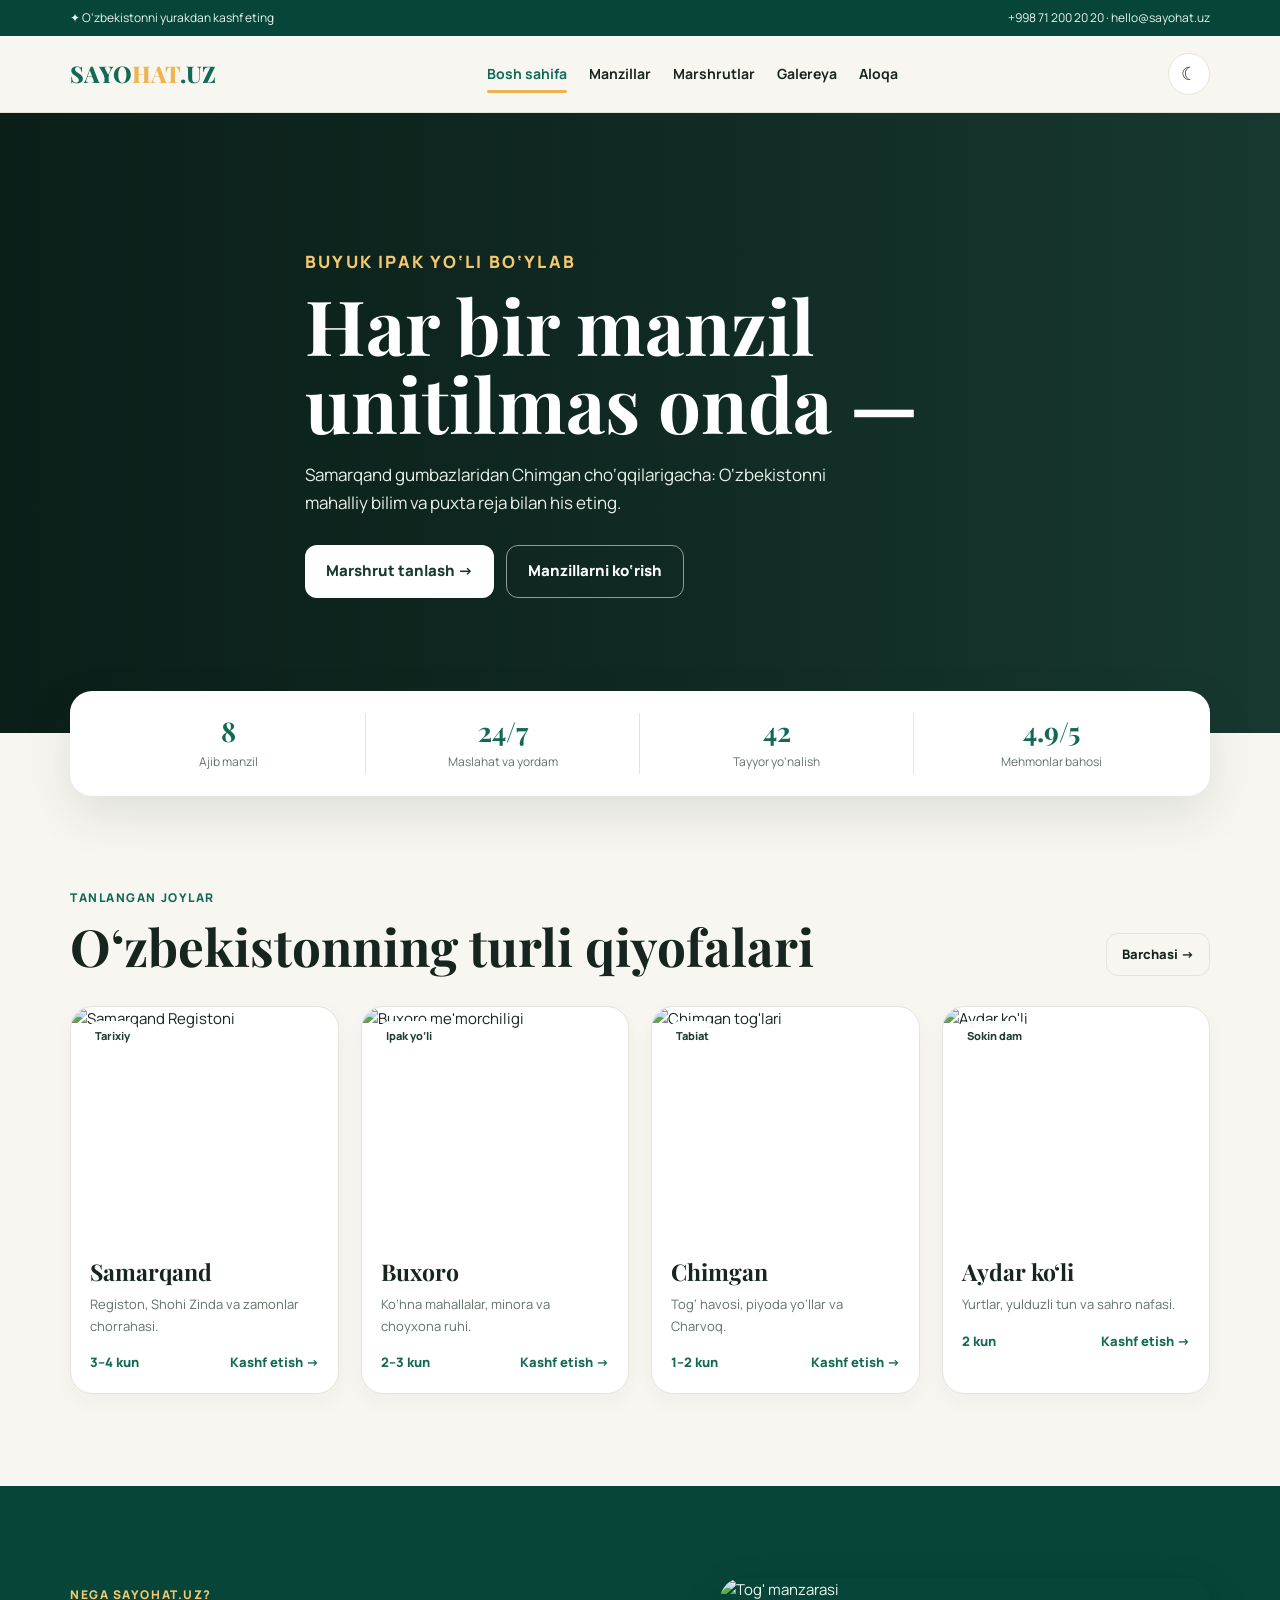
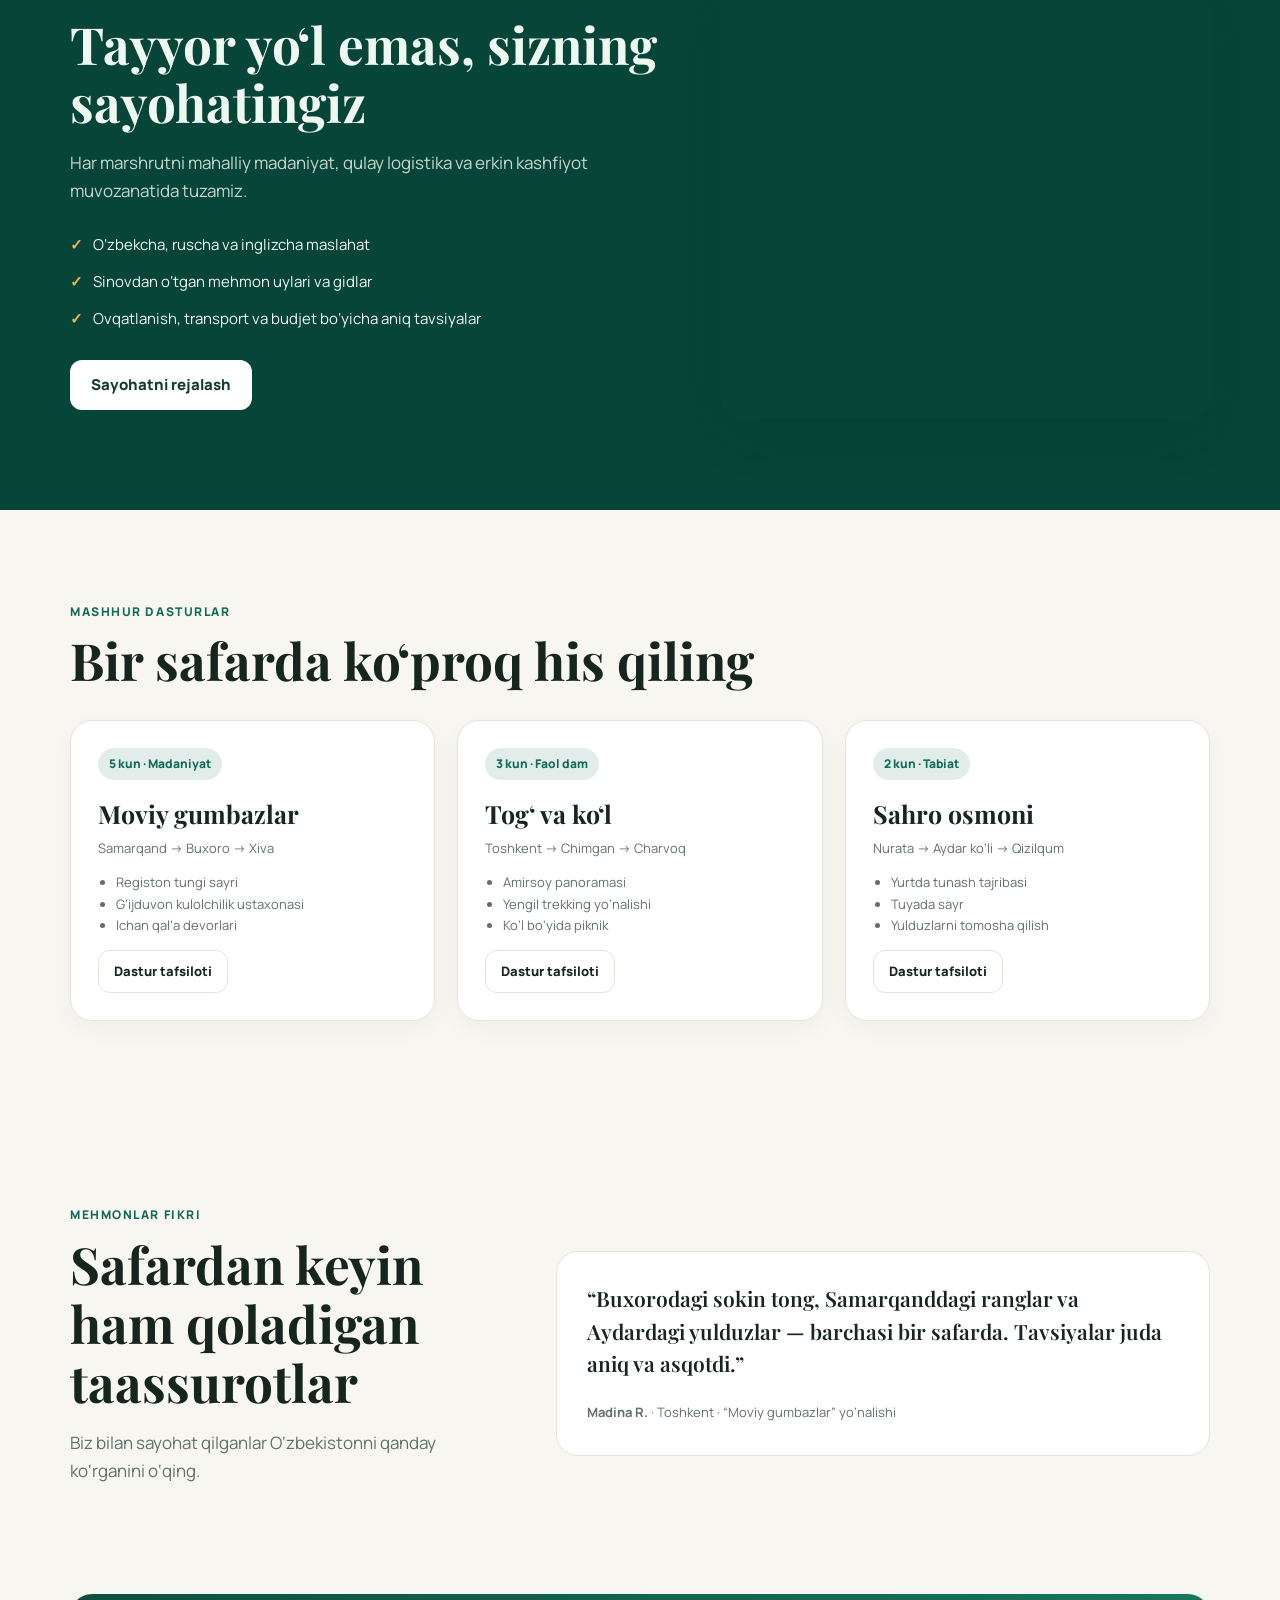
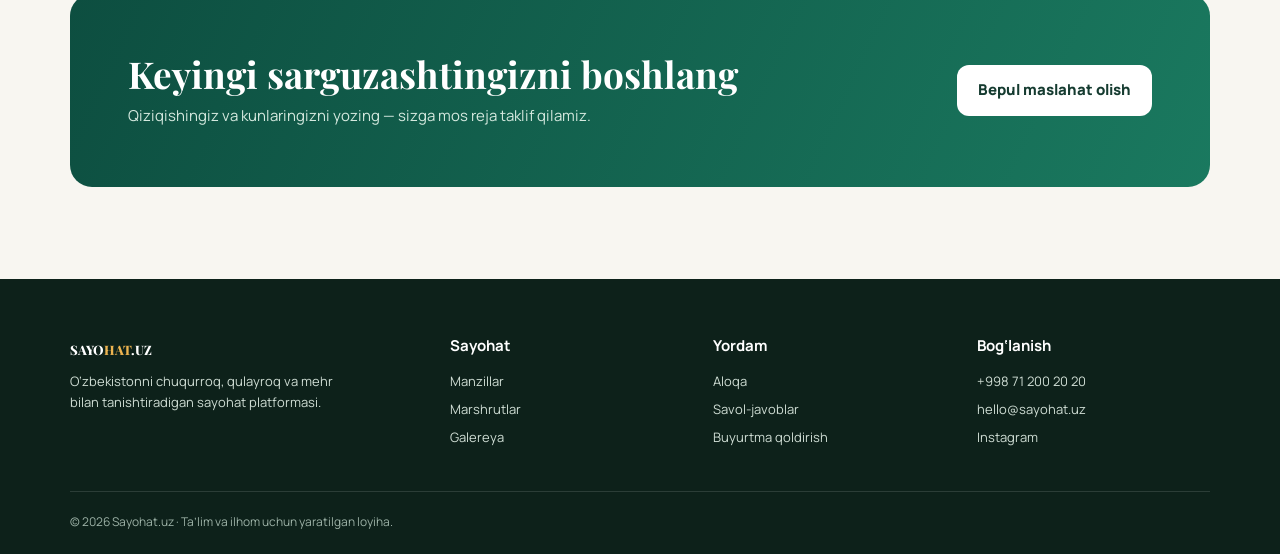
==== commit 5995670f: "onda" ====
--- a/index.html
+++ b/index.html
@@ -36,7 +36,7 @@
             </div>
             <div class="container hero-content">
                 <p class="eyebrow" style="color:#f5c86d">Buyuk ipak yo‘li bo‘ylab</p>
-                <h1>Har bir manzil — unutilmas tarix</h1>
+                <h1>Har bir manzil unitilmas onda —</h1>
                 <p>Samarqand gumbazlaridan Chimgan cho‘qqilarigacha: O‘zbekistonni mahalliy bilim va puxta reja bilan
                     his eting.</p>
                 <div class="hero-actions"><a class="btn btn-light" href="marshrutlar.html">Marshrut tanlash →</a><a
